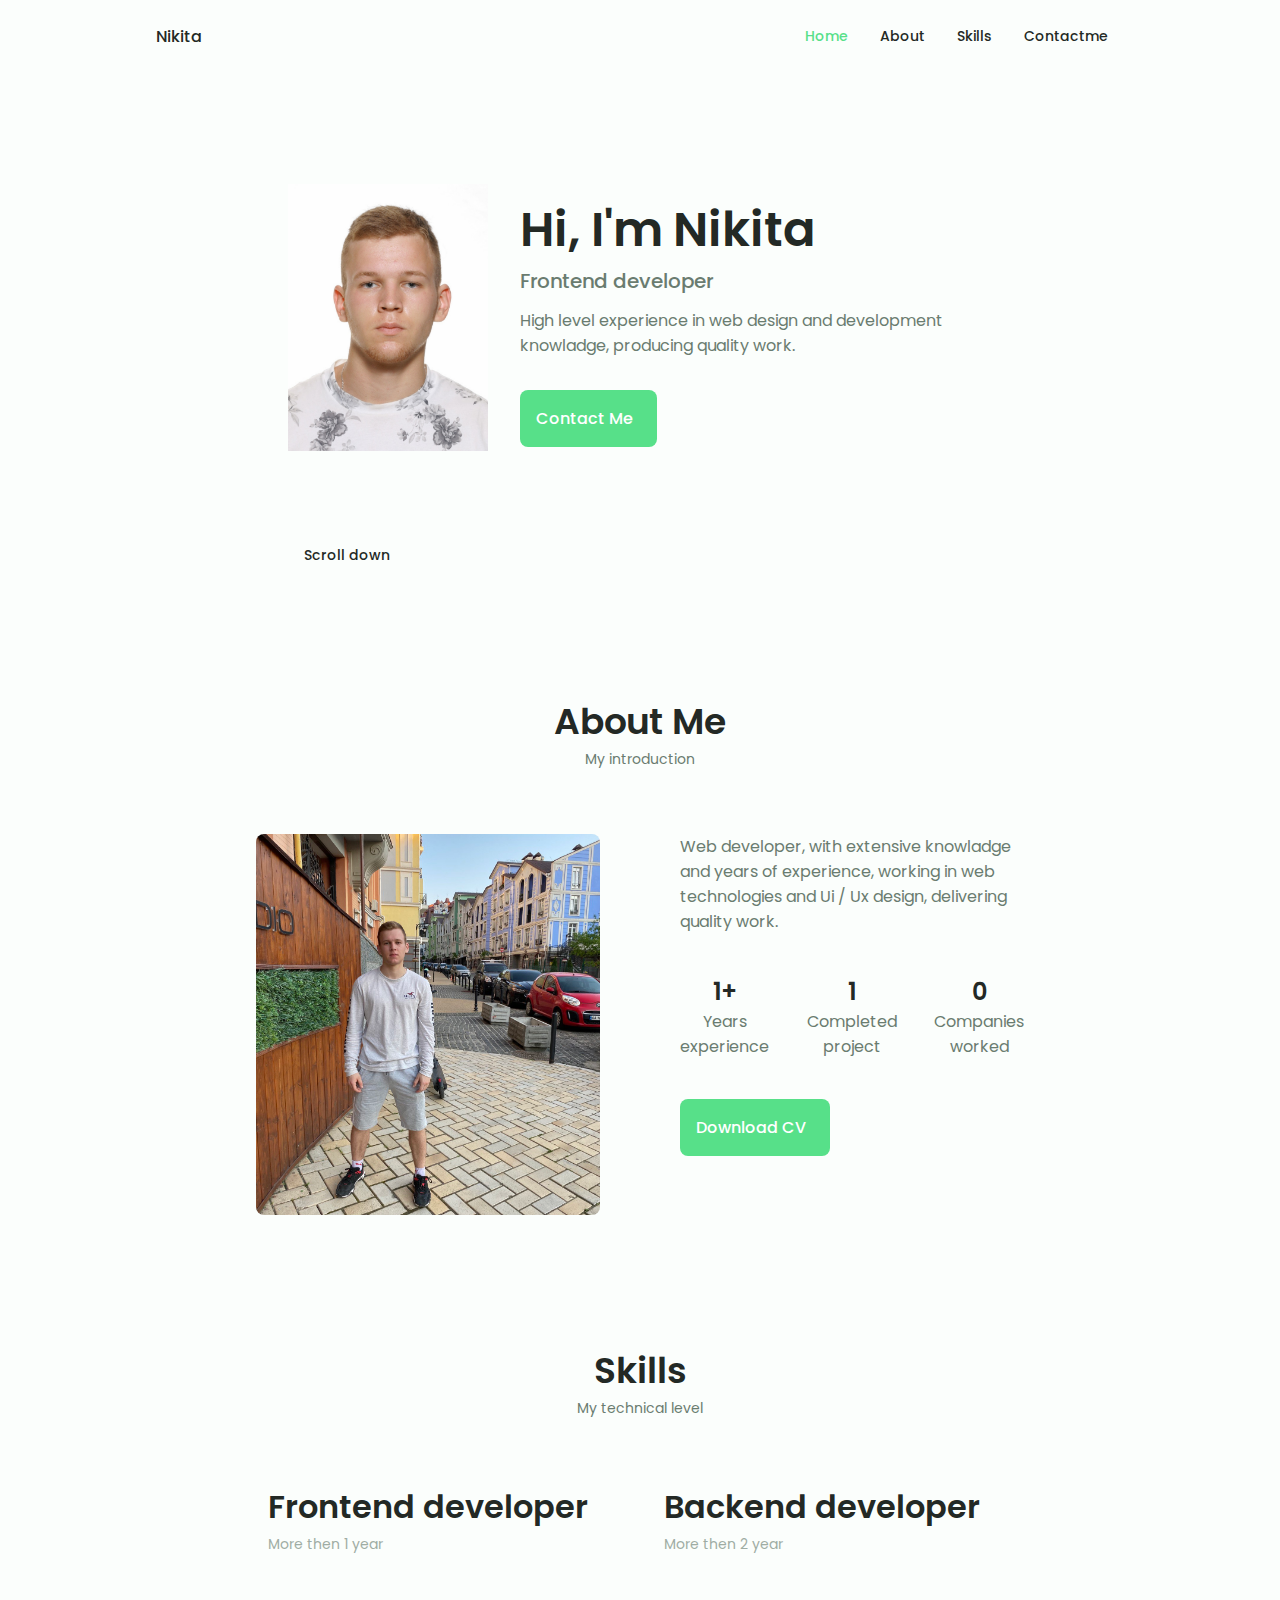
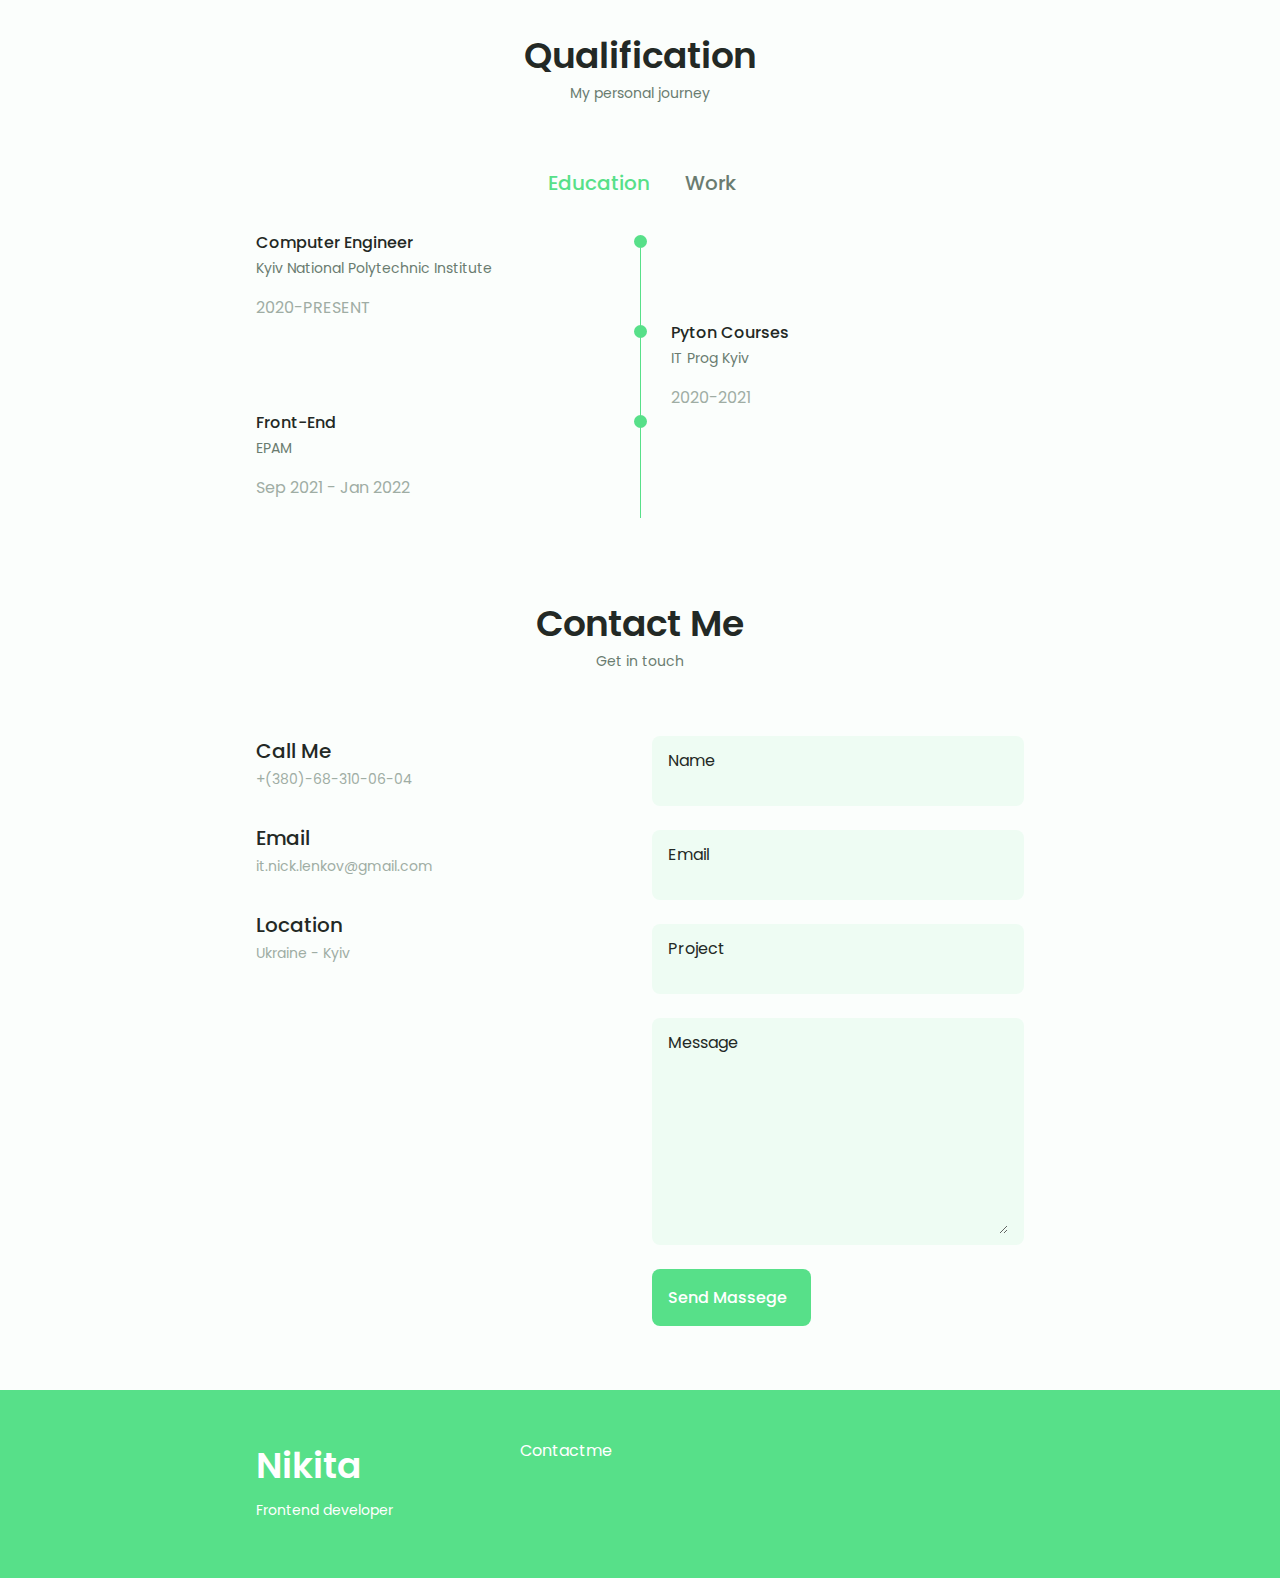
==== index.html @ 7fd41355 "Rename portfolio.html to index.html" ====
<!DOCTYPE html>
<html lang="en">
<head>
    <meta charset="UTF-8">
    <meta http-equiv="X-UA-Compatible" content="IE=edge">
    <meta name="viewport" content="width=device-width, initial-scale=1.0">
    <title>Portfolio</title>

    <link rel="shortcut icon" href="/assets/img/logo.jpg" type="image/x-icon">
    <!-- STYLES -->
    <link rel="stylesheet" href="/assets/css/styles.css">

    <!-- ICONS -->
    <link rel="stylesheet" href="https://unicons.iconscout.com/release/v3.0.6/css/line.css">
</head>
<body>
    <header class="header" id="header">
        <nav class="container nav">
            <a href="#" class="nav__logo">Nikita</a>

            <div class="nav__menu" id="nav-menu">
                <ul class="nav__list grid">
                    <li class="nav__item">
                        <a href="#home" class="nav__link active-link">
                            <i class="uil uil-estate nav__icon"></i> Home
                        </a>
                    </li>
                    <li class="nav__item">
                        <a href="#about" class="nav__link">
                            <i class="uil uil-user nav__icon"></i> About
                        </a>
                    </li>
                    <li class="nav__item">
                        <a href="#skills" class="nav__link">
                            <i class="uil uil-file-alt nav__icon"></i> Skills
                        </a>
                    </li>
                    <!-- <li class="nav__item">
                        <a href="#services" class="nav__link">
                            <i class="uil uil-briefcase-alt nav__icon"></i> Services
                        </a>
                    </li> -->
                    <!-- <li class="nav__item">
                        <a href="#portfolio" class="nav__link">
                            <i class="uil uil-scenery nav__icon"></i> Portfolio
                        </a>
                    </li> -->
                    <li class="nav__item">
                        <a href="#contact" class="nav__link">
                            <i class="uil uil-message nav__icon"></i> Contactme
                        </a>
                    </li>
                </ul>
                <i class="uil uil-times nav__close" id="nav-close"></i>
            </div>

            <div class="nav__btns">
                <!-- THEME CHANGE BUTTON -->
                <i class="uil uil-moon change-theme" id="theme-button"></i>
                <div class="nav__toggle" id="nav-toggle">
                    <i class="uil uil-apps"></i>
                </div>
            </div>
        </nav>
    </header>

    <!-- MAIN -->
    <main class="main">
        <section class="home section" id="home">
            <div class="home__container container grid">
                <div class="home__content grid">
                    <div class="home__social">
                        <a href="https://www.linkedin.com/in/nikita-lenkov-ab0640208" target="_blank" class="home__social-icon">
                            <i class="uil uil-linkedin-alt"></i>
                        </a>
                        <a href="https://www.instagram.com/nikkkkitich/" target="_blank" class="home__social-icon">
                            <i class="uil uil-instagram"></i>
                        </a>
                        <a href="https://github.com/LENKOVDEV" target="_blank" class="home__social-icon">
                            <i class="uil uil-github-alt"></i>
                        </a>
                    </div>
                    <div class="home__img">
                        <img src="/assets/img/pIMG_0008.jpg" alt="logo" class="home__blob-img">
                    </div>

                    <div class="home__data">
                        <h1 class="home__title">Hi, I'm Nikita</h1>
                        <h3 class="home__subtitle">Frontend developer</h3>
                        <p class="home__description">High level experience in web design and development 
                            knowladge, producing quality work.
                        </p>
                        <a href="#contact" class="button button--flex">
                            Contact Me <i class="uil uil-message button__icon"></i>
                        </a>
                    </div>
                </div>

                <div class="home__scroll">
                    <a href="#about" class="home__scroll-button button--flex">
                        <i class="uil uil-mouse-alt home__scroll-mouse"></i>
                        <span class="home__scroll-name">Scroll down</span>
                        <i class="uil uil-arrow-down home__scroll-arrow"></i>
                    </a>
                </div>
            </div>
        </section>

        <!-- ABOUT -->
        <section class="about section" id="about">
            <h2 class="section__title">About Me</h2>
            <span class="section__subtitle">My introduction</span>

            <div class="about__container container grid">
                <img src="/assets/img/about-2.jpg" alt="About" class="about__img">

                <div class="about__data">
                    <p class="about__description">Web developer, with extensive knowladge and years of
                        experience, working in web technologies and Ui / Ux design, delivering quality work.
                    </p>
                    <div class="about__info">
                        <div>
                            <span class="about__info-title">1+</span>
                            <span class="about__info-name">Years <br> experience</span>
                        </div>

                        <div>
                            <span class="about__info-title">1</span>
                            <span class="about__info-name">Completed <br> project</span>
                        </div>

                        <div>
                            <span class="about__info-title">0</span>
                            <span class="about__info-name">Companies <br> worked</span>
                        </div>
                    </div>

                    <div class="about__buttons">
                        <a href="/assets/pdf/Trainee_Python_Developer.pdf" class="button button--flex" download>
                            Download CV<i class="uil uil-download-alt button__icon"></i>
                        </a>
                    </div>
                </div>
            </div>
        </section>
        
        <!-- SKILLS -->
        <section class="skills section" id="skills">
            <h2 class="section__title">Skills</h2>
            <span class="section__subtitle">My technical level</span>

            <div class="skills__container container grid">

                    <!-- SKILLS 1 -->
                    <div>
                        <div class="skills_content">
                            <div class="skills__header" id="skills__header-1">
                                <i class="uil uil-brackets-curly skills__icon"></i>
    
                                <div>
                                    <h1 class="skills__title">Frontend developer</h1>
                                    <span class="skills__subtitle">More then 1 year</span>
                                </div>
    
                                <i class="uil uil-angle-down skills__arrow" id="skills__arrow1"></i>
                            </div>
    
                            <div class="skills__list grid" id="skills__list-1">
                                <div class="skills__data">
                                    <div class="skills__titles">
                                        <h3 class="skills__name">HTML</h3>
                                        <span class="skills__number">80%</span>
                                    </div>
                                    <div class="skills__bar">
                                        <span class="skills__percentage skills__html"></span>
                                    </div>
                                </div>
                                <div class="skills__data">
                                    <div class="skills__titles">
                                        <h3 class="skills__name">CSS</h3>
                                        <span class="skills__number">70%</span>
                                    </div>
                                    <div class="skills__bar">
                                        <span class="skills__percentage skills__css"></span>
                                    </div>
                                </div>
                                <div class="skills__data">
                                    <div class="skills__titles">
                                        <h3 class="skills__name">JS</h3>
                                        <span class="skills__number">60%</span>
                                    </div>
                                    <div class="skills__bar">
                                        <span class="skills__percentage skills__js"></span>
                                    </div>
                                </div>
                                <div class="skills__data">
                                    <div class="skills__titles">
                                        <h3 class="skills__name">JQuery</h3>
                                        <span class="skills__number">40%</span>
                                    </div>
                                    <div class="skills__bar">
                                        <span class="skills__percentage skills__jquery"></span>
                                    </div>
                                </div>
                            </div>
                        </div>
                    </div>
                    
                    <!-- SKILLS 2 -->
                    <div>
                        <div class="skills_content">
                        <div class="skills__header" id="skills__header-2">
                            <i class="uil uil-server-network skills__icon"></i>

                            <div>
                                <h1 class="skills__title">Backend developer</h1>
                                <span class="skills__subtitle">More then 2 year</span>
                            </div>

                            <i class="uil uil-angle-down skills__arrow" id="skills__arrow2"></i>
                        </div>

                        <div class="skills__list grid" id="skills__list-2">
                            <div class="skills__data">
                                <div class="skills__titles">
                                    <h3 class="skills__name">Python</h3>
                                    <span class="skills__number">90%</span>
                                </div>
                                <div class="skills__bar">
                                    <span class="skills__percentage skills__python"></span>
                                </div>
                            </div>
                            <div class="skills__data">
                                <div class="skills__titles">
                                    <h3 class="skills__name">Django</h3>
                                    <span class="skills__number">40%</span>
                                </div>
                                <div class="skills__bar">
                                    <span class="skills__percentage skills__django"></span>
                                </div>
                            </div>
                        </div>
                    </div>
            </div>
        </section>

        <!-- QUALIFICATION -->
        <section class="qualification secion">
            <h2 class="section__title">Qualification</h2>
            <span class="section__subtitle">My personal journey</span>

            <div class="qualification__container container">
                <div class="qualification__tabs">
                    <div class="qualification__button button--flex qualification__active" data-target='#education'>
                        <i class="uil uil-graduation-cap qualification__icon"></i>
                        Education
                    </div>

                    <div class="qualification__button button--flex" data-target='#work'>
                        <i class="uil uil-briefcase-alt qualification__icon"></i>
                        Work
                    </div>
                </div>

                <div class="qulification__sections">
                    <div class="qualification__content qualification__active" data-content id="education">
                        <!-- QUALIFICATION 1 -->
                        <div class="qualification__data">
                            <div>
                                <h3 class="qualification__title">Computer Engineer</h3>
                                <span class="qualification__subtitle">Kyiv National Polytechnic Institute</span>
                                <div class="qualification__calendar">
                                    <i class="uil uil-calendar-alt"></i>
                                    2020-PRESENT
                                </div>
                            </div>

                            <div>
                                <span class="qualification__rounder"></span>
                                <span class="qualification__line"></span>
                            </div>
                        </div>

                        <!-- QUALIFICATION 2 -->
                        <div class="qualification__data">
                            <div></div>
                            
                            
                            <div>
                                <span class="qualification__rounder"></span>
                                <span class="qualification__line"></span>
                            </div>

                            <div>
                                <h3 class="qualification__title">Pyton Courses</h3>
                                <span class="qualification__subtitle">IT Prog Kyiv</span>
                                <div class="qualification__calendar">
                                    <i class="uil uil-calendar-alt"></i>
                                    2020-2021
                                </div>
                            </div>

                        </div>

                        <!-- QUALIFICATION 3 -->
                        <div class="qualification__data">
                            <div>
                                <h3 class="qualification__title">Front-End</h3>
                                <span class="qualification__subtitle">EPAM</span>
                                <div class="qualification__calendar">
                                    <i class="uil uil-calendar-alt"></i>
                                    Sep 2021 - Jan 2022
                                </div>
                            </div>

                            <div>
                                <span class="qualification__rounder"></span>
                                <span class="qualification__line"></span>
                            </div>
                        </div>
                    </div>

                    <div class="qualification__content" data-content id="work">
                        <!-- QUALIFICATION 1 -->
                        <div class="qualification__data">
                            <div>
                                <h3 class="qualification__title">Searching Job</h3>
                                <div class="qualification__calendar">
                                    <i class="uil uil-calendar-alt"></i>
                                    2022-PRESENT
                                </div>
                            </div>

                            <div>
                                <span class="qualification__rounder"></span>
                                <span class="qualification__line"></span>
                            </div>
                        </div>
                    </div>
                </div>
            </div>
        </section>

        <section class="contact section" id="contact">
            <h2 class="section__title">Contact Me</h2>
            <span class="section__subtitle">Get in touch</span>

            <div class="contact__container container grid">
                <div>
                    <div class="contact__information">
                        <i class="uil uil-phone contact__icon"></i>

                        <div>
                            <h3 class="contact__title">Call Me</h3>
                            <span class="contact__subtitle">+(380)-68-310-06-04</span>
                        </div>
                    </div>

                    <div class="contact__information">
                        <i class="uil uil-envelope contact__icon"></i>

                        <div>
                            <h3 class="contact__title">Email</h3>
                            <span class="contact__subtitle">it.nick.lenkov@gmail.com</span>
                        </div>
                    </div>
                    
                    <div class="contact__information">
                        <i class="uil uil-map-marker contact__icon"></i>

                        <div>
                            <h3 class="contact__title">Location</h3>
                            <span class="contact__subtitle">Ukraine - Kyiv</span>
                        </div>
                    </div>

                </div>

                <form action="" class="contact__form grid">
                    <div class="content__inputs grid">
                        <div class="contact__content">
                            <label for="" class="contact__label">Name</label>
                            <input type="text" name="" id="" class="contact__input">
                        </div>
                        <div class="contact__content">
                            <label for="" class="contact__label">Email</label>
                            <input type="email" name="" id="" class="contact__input">
                        </div>
                    </div>
                    <div class="contact__content">
                        <label for="" class="contact__label">Project</label>
                        <input type="text" name="" id="" class="contact__input">
                    </div>
                    <div class="contact__content">
                        <label for="" class="contact__label">Message</label>
                        <textarea name="" id="" cols="0" rows="7" class="contact__input"></textarea>
                    </div>

                    <div>
                        <a href="#" class="button button--flex">
                            Send Massege
                            <i class="uil uil-message button__icon"></i>
                        </a>
                    </div>
                </form>
            </div>
        </section>

    </main>

    <!-- FOOTER -->
    <footer class="footer" id="footer">
        <div class="footer__bg">
            <div class="footer__container container grid">
                <div>
                    <h1 class="footer__title">Nikita</h1>
                    <span class="footer__subtitle">Frontend developer</span>
                </div>
                <ul class="footer__links">
                    <!-- <li>
                        <a href="#services" class="footer__link">Services</a>
                    </li>
                    <li>
                        <a href="#portfolio" class="footer__link">Portfolio</a>
                    </li> -->
                    <li>
                        <a href="#contact" class="footer__link">Contactme</a>
                    </li>
                </ul>
    
                <div class="footer__socials">
                    <a href="https://www.linkedin.com/in/nikita-lenkov-ab0640208" target="_blank" class="footer__social">
                        <i class="uil uil-linkedin-alt"></i>
                    </a>
                    <a href="https://www.instagram.com/nikkkkitich/" target="_blank" class="footer__social">
                        <i class="uil uil-instagram"></i>
                    </a>
                    <a href="https://github.com/LENKOVDEV" target="_blank" class="footer__social ">
                        <i class="uil uil-github-alt"></i>
                    </a>
                </div>
            </div>
            

        </div>
    </footer>

    <!-- SCROLL TOP -->
    <a href="#" class="scrollup" id="scroll-up">
        <i class="uil uil-arrow-up scrollup__icon"></i>
    </a>
    <script src="/assets/js/index.js"></script>
    <script src="/assets/js/jquery-3.6.0.min.js"></script>
    <script src="/assets/js/jquery.js"></script>
</body>
</html>
---- assets/css/styles.css ----
/* GOOGLE FONTS */

@import url('https://fonts.googleapis.com/css2?family=Hubballi&family=Poppins:wght@400;500&display=swap');

:root {
    --header-height: 3em;

    --main-color: 142;
    
    /* COLORS */

    --first-color: hsl(var(--main-color), 69%, 61%);
    --first-color-second: hsl(var(--main-color), 69%, 61%);
    --first-color-alt: hsl(var(--main-color), 57%, 53%);
    --first-color-lighter: hsl(var(--main-color), 92%, 85%);
    --title-color: hsl(var(--main-color), 8%, 15%);
    --text-color: hsl(var(--main-color), 8%, 45%);
    --text-color-light: hsl(var(--main-color), 8%, 65%);
    --input-color: hsl(var(--main-color), 70%, 96%);
    --body-color: hsl(var(--main-color), 60%, 99%);
    --container-color: #FFF;
    --scroll-bar-color: hsl(var(--main-color), 12%, 90%);
    --scroll-thumb-color: hsl(var(--main-color), 12%, 80%);

    /* FONT */

    --body-font: 'Poppins', sans-serif;

    --big-font-size: 2rem;
    --h1-font-size: 1.5rem;
    --h2-font-size: 1.25rem;
    --h3-font-size: 1.125rem;
    --normal-font-size: .938rem;
    --small-font-size: .813rem;
    --smaller-font-size: .75rem;

    /* WEIGHT */

    --font-bold: 500;
    --font-semi-bold: 600;

    /* MARGINE BOTTOM */

    --mb-0-25: .25rem;
    --mb-0-5: .5rem;
    --mb-0-75: .75rem;
    --mb-1: 1rem;
    --mb-1-5: 1.5rem;
    --mb-2: 2rem;
    --mb-2-5: 2.5rem;
    --mb-3: 3rem;

    /* Z-INDEX */

    --z-s: 10;
    --z-m: 100;
    --z-l: 1000;
}

@media screen and (min-width: 968px) {
    :root{
        --big-font-size: 3rem;
        --h1-font-size: 2.25rem;
        --h2-font-size: 1.5rem;
        --h3-font-size: 1.25rem;
        --normal-font-size: 1rem;
        --small-font-size: .875rem;
        --smaller-font-size: .813 rem;
    }
}
/* BODY DARK THEME */
body.dark-theme{
    --first-color-second: hsl(var(--main-color), 30%, 8%);
    --title-color: hsl(var(--main-color), 8%, 95%);
    --text-color: hsl(var(--main-color), 8%, 75%);
    --input-color: hsl(var(--main-color), 29%, 16%);
    --body-color: hsl(var(--main-color), 28%, 12%);
    --container-color: hsl(var(--main-color), 29%, 16%);
    --scroll-bar-color: hsl(var(--main-color), 12%, 48%);
    --scroll-thumb-color: hsl(var(--main-color), 12%, 36%);
}



/* DARK / LIGHT BUUTON */
.nav__btns{
    display: flex;
    align-items: center;
}

.change-theme{
    font-size: 1.25rem;
    color: var(--title-color);
    margin-right: var(--mb-1);
    cursor: pointer;
}

.change-theme:hover{
    color: var(--first-color);
}
/* BASE */

*{
    box-sizing: border-box;
    padding: 0;
    margin: 0;
}

html{
    scroll-behavior: smooth;
}

body{
    margin: 0 0 var(--header-height) 0;
    font-family: var(--body-font);
    font-size: var(--normal-font-size);
    background-color: var(--body-color);
    color: var(--text-color);
}

h1,h2,h3,h4{
    color: var(--title-color);
    font-weight: var(--font-semi-bold);
}

ul{
    list-style: none;
}

a{
    text-decoration: none;
}

img{
    max-width: 100%;
    height: auto;
}

.section{
    padding: 2rem 0 4rem;
}

.section__title{
    font-size: var(--h1-font-size);
}

.section__subtitle{
    display: block;
    font-size: var(--small-font-size);
    margin-bottom: var(--mb-3);
}

.section__title, 
.section__subtitle{
    text-align: center;
}

/* LAYOUT */
.container{
    max-width: 768px;
    margin-left: var(--mb-1-5);
    margin-right: var(--mb-1-5);
}

.grid{
    display: grid;
    gap: 1.5rem;
}

.header{
    width: 100%;
    position: fixed;
    bottom: 0;
    left: 0;
    z-index: var(--z-m);
    background-color: var(--body-color);
}

/* NAV */

.nav{
    max-width: 968px;
    height: var(--header-height);
    display: flex;
    justify-content: space-between;
    align-items: center;
}

.nav__logo,
.nav__toggle{
    color: var(--title-color);
    font-weight: var(--font-bold);
}

.nav__logo:hover{
    color: var(--first-color);
}

.nav__toggle{
    font-size: 1.1rem;
    cursor: pointer;
}

.nav__toggle:hover{
    color: var(--first-color);
}

@media screen and (max-width: 767px) {
    .nav__menu{
        position: fixed;
        bottom: -100%;
        left: 0;
        width: 100%;
        background-color: var(--body-color);
        padding: 2rem 1.5rem 4rem;
        box-shadow: 0 -1px 4px rgba(0, 0, 0, .15);
        border-radius: 1.5rem 1.5rem 0 0;
        transition: .3s;
    }
}

.nav__list{
    grid-template-columns: repeat(2, 1fr);
    gap: 2rem;
}

.nav__link{
    display: flex;
    flex-direction: column;
    align-items: center;
    font-size: var(--small-font-size);
    color: var(--title-color);
    font-weight: var(--font-bold);
}

.nav__link:hover{
    color: var(--first-color);
}

.nav__icon{
    font-size: 1.2rem;
}

.nav__close{
    position: absolute;
    right: 1.3rem;
    bottom: .5rem;
    font-size: 1.5rem;
    cursor: pointer;
    color: var(--first-color);
}

.nav__close:hover{
    color: var(--first-color-alt);
}

.show-menu{
    bottom: 0;
}

.active-link{
    color: var(--first-color);
}

.scroll-header{
    box-shadow: 0 -1px 4px rgba(0, 0, 0, .15);
}

/* HOME */
.home__container{
    gap: 1rem;
}

.home__content{
    grid-template-columns: .5fr 3fr;
    padding-top: 3.5rem;
    align-items: center;
}

.home__social{
    display: grid;
    grid-template-columns: max-content;
    row-gap: 1rem;
}

.home__social-icon{
    font-size: 1.25rem;
    color: var(--first-color);
}

.home__social-icon:hover{
    color: var(--first-color-alt);
}

.home__img{
    justify-self: center;
    width: 200px;
}

.home__blob-img{
    width: 170px;
    object-fit: contain;
}

.home__data{
    grid-column: 1/3;
}

.home__title{
    font-size: var(--big-font-size);
}

.home__subtitle{
    font-size: var(--h3-font-size);
    color: var(--text-color);
    font-weight: var(--font-bold);
    margin-bottom: var(--mb-0-75);
}

.home__description{
    margin-bottom: var(--mb-2);
}

.home__scroll{
    display: none;
}

.home__scroll-button{
    color: var(--first-color);
    transition: .3s;
}

.home__scroll-button:hover{
    transform: translateY(0.25rem);
}

.home__scroll-mouse{
    font-size: 2rem;
}

.home__scroll-name{
    font-size: var(--small-font-size);
    color: var(--title-color);
    font-weight: var(--font-bold);
    margin-right: var(--mb-0-25);
}

.home__scroll-arrow{
    font-size: 1.25rem;
}

/* BUTTONS */

.button{
    display: inline-block;
    background-color: var(--first-color);
    color: #FFF;
    padding: 1rem;
    border-radius: .5rem;
    font-weight: var(--font-bold);
}

.button:hover{
    background-color: var(--first-color-alt);
}

.button__icon{
    font-size: 1.25rem;
    margin-left: var(--mb-0-5);
    transition: .3s;
}

.button--flex{
    display: inline-flex;
    align-items: center;
}

/* ABOUT */
.about__img{
    width: 200px;
    border-radius: .5rem;
    justify-self: center;
    align-self: center;
}

.about__description{
    text-align: center;
    margin-bottom: var(--mb-2-5);
}

.about__info{
    display: flex;
    justify-content: space-evenly;
    margin-bottom: var(--mb-2-5);
}

.about__info-title{
    font-size: var(--h2-font-size);
    font-weight: var(--font-semi-bold);
    color: var(--title-color);
}

.about__info-name{
    font-size: var(--smaller-font-size);
}

.about__info-name, 
.about__info-title{
    display: block;
    text-align: center;
}

.about__buttons{
    display: flex;
    justify-content: center;
}

/* SKILLS */
.skills__container{
    row-gap: 0;
}

.skills__header{
    display: flex;
    align-items: center;
    margin-bottom: var(--mb-2-5);
    cursor: pointer;
}

.skills__icon,
.skills__arrow{
    font-size: 2rem;
    color: var(--first-color);
}

.skills__icon{
    margin-right: var(--mb-0-75);
}

.skills__subtitle{
    font-size: var(--small-font-size);
    color: var(--text-color-light)
}

.skills__arrow{
    margin-left: auto;
    transition: .4s;
}

.rotated{
    transform: rotate(180deg);
}

.skills__list{
    row-gap: 1.5rem;
    padding-left: 2.7rem;
}

.skills__titles{
    display: flex;
    justify-content: space-between;
    margin-bottom: var(--mb-0-5);
}

.skilsl__name{
    font-size: var(--normal-font-size);
    font-weight: var(--font-bold);
}

.skills__bar,
.skills__percentage{
    height: 5px;
    border-radius: .25rem;
}

.skills__bar{
    background-color: var(--first-color-lighter);
}

.skills__percentage{
    display: block;
    background-color: var(--first-color);
}

.skills__html{
    width: 80%;
}

.skills__css{
    width: 70%;
}

.skills__js{
    width: 60%;
}

.skills__jquery{
    width: 40%;
}

.skills__python{
    width: 90%;
}

.skills__django{
    width: 40%;
}


/* QUALIFICATION */
.qualification__tabs{
    display: flex;
    justify-content: space-evenly;
    margin-bottom: var(--mb-2);
}

.qualification__button{
    font-size: var(--h3-font-size);
    font-weight: var(--font-bold);
    cursor: pointer;
}

.qualification__button:hover{
    color: var(--first-color);
}

.qualification__icon{
    font-size: 1.8rem;
    margin-right: var(--mb-0-25);
}

.qualification__data{
    display: grid;
    grid-template-columns:  1fr max-content 1fr;
    column-gap: 1.5rem;
}

.qualification__title{
    font-size: var(--normal-font-size);
    font-weight: var(--font-bold);
}

.qualification__subtitle{
    display: inline-block;
    font-size: var(--small-font-size);
    margin-bottom: var(--mb-1);
}

.qualification__calendar{
    font-size: var(--smaller-font-size);
    color: var(--text-color-light);
}

.qualification__rounder{
    display: inline-block;
    width: 13px;
    height: 13px;
    background-color: var(--first-color);
    border-radius: 50%;
}

.qualification__line{
    display: block;
    width: 1px;
    height: 100%;
    background-color: var(--first-color);
    transform: translate(6px, -7px);
}

.qualification [data-content]{
    display: none;
}

.qualification__active[data-content]{
    display: block;
}

.qualification__button.qualification__active{
    color: var(--first-color);
}


/* CONTACT-ME */
.contact__container{
    row-gap: 3rem;
}

.contact__information{
    display: flex;
    margin-bottom: var(--mb-2);
}

.contact__icon{
    font-size: 2rem;
    color: var(--first-color);
}

.contact__title{
    font-size: var(--h3-font-size);
    font-weight: var(--font-bold);
}

.contact__subtitle{
    font-size: var(--small-font-size);
    color: var(--text-color-light);
}

.contact__content{
    background-color: var(--input-color);
    border-radius: .5rem;
    padding: .75rem 1rem .25rem;
}

.contact__label{
    font-size: var(--smaller-font-size);
    color: var(--title-color);
}

.contact__input{
    width: 100%;
    background-color: var(--input-color);
    color: var(--text-color);
    font-family: var(--body-font);
    font-size: var(--normal-font-size);
    border: none;
    outline: none;
    padding: .25rem .5rem 0;
}

/* FOOTER */
.footer{
    padding-top: 2rem;
}

.footer__container{
    row-gap: 3.5rem;
}

.footer__bg{
    background-color: var(--first-color-second);
    padding: 2rem 0 3rem; 
}

.footer__title{
    font-size: var(--h1-font-size);
    margin-bottom: var(--mb-0-25);
}

.footer__subtitle{
    font-size: var(--small-font-size);
}

.footer__links{
    display: flex;
    flex-direction: column;
    row-gap: 1.5rem;
}

.footer__link:hover{
    color: var(--first-color-lighter)
}

.footer__social{
    font-size: 1.25rem;
    margin-right: var(--mb-1-5);
}

.footer__social:hover{
    color: var(--first-color-lighter);
}

.footer__copy{
    font-size: var(--small-font-size);
    text-align: center;
    color: var(--text-color-light);
    margin-top: var(--mb-3);
}

.footer__title,
.footer__subtitle,
.footer__link,
.footer__social{
    color: #FFF;
}

/* SCROLL UP ICON */
.scrollup{
    position: fixed;
    right: 1rem;
    bottom: -20%;
    background-color: var(--first-color);
    opacity: .8;
    padding: 0 .3em;
    border-radius: .4rem;
    z-index: var(--z-l);
    transition: .4s;
}

.scrollup:hover{
    background-color: var(--first-color-alt);
}

.scrollup__icon{
    font-size: 1.5rem;
    color: #FFF;
}

/* SHOW SCROLL */
.show-scroll{
    bottom: 5rem;
}

/* SCROLL BAR */
::-webkit-scrollbar{
    width: .60rem;
    background-color: var(--scroll-bar-color);
    border-radius: .5rem
}

::-webkit-scrollbar-thumb{
    background-color: var(--scroll-thumb-color);
    border-radius: .5rem;
}

::-webkit-scrollbar-thumb:hover{
    background-color: var(--text-color-light);
}

/* MEDIA QUERIES */

/* small devices */
@media screen and (max-width: 350px) {
    .container{
        margin-left: var(--mb-1);
        margin-right: var(--mb-1);
    }

    .nav__menu{
        padding: 2rem .25rem 4rem;
    }

    .nav__list{
        column-gap: 0;
    }

    .home__content{
        grid-template-columns: .25fr 3fr;
    }

    .home__blob{
        width: 180px;
    }

    .skills__title{
        font-size: var(--normal-font-size);
    }

    .qualification__data{
        gap: .5rem;
    }
}

/* medium devices */
@media screen and (min-width: 568px) {
    .home__contant{
        grid-template-columns: max-content 1fr 1fr;
    }
    .home__data{
        grid-column: 3/4;
    }

    .about__container,
    .skills__container,
    .contact__container,
    .footer__container{
        grid-template-columns: repeat(2, 1fr);
    }
}

@media screen and (min-width: 768px) {
    .container{
        margin-left: auto;
        margin-right: auto;
    }

    body{ 
        margin: 0;
    }

    .section{
        padding: 6rem 0 2rem;
    }
    .section__subtitle{
        margin-bottom: 4rem;
    }

    .header{
        top: 0;
        bottom: initial;
    }

    .header,
    .main,
    .footer__container{
        padding: 0 1rem;
    }

    .nav{
        height: calc(var(--header-height) + 1.5rem);
        column-gap: 1rem;
    }
    .nav__icon,
    .nav__close,
    .nav__toggle{
        display: none;
    }
    .nav__list{
        display: flex;
        column-gap: 2rem;
    }
    .nav__menu{
        margin-left: auto;
    }
    .change-theme{
        margin: 0;
    }
    .home__container{
        row-gap: 5rem;
    }
    .home__content{
        padding-top: 5.5rem;
        column-gap: 2rem;
    }
    .home__blob-img{
        width: 270px;
    }
    .home__scroll{
        display: block;
    }
    .home__scroll-button{
        margin-left: 3em;
    }

    .about__container{
        column-gap: 5rem;
    }
    .about__img{
        width: 350px;
    }
    .about__description{
        text-align: initial;
    }
    .about__info{
        justify-content: space-between;
    }
    .about__buttons{
        justify-content: initial;
    }

    .qualification__tabs{
        justify-content: center;
    }
    .qualification__button{
        margin: 0 var(--mb-1);
    }
    .qulification__sections{
        grid-template-columns: .5fr;
    }

    .footer__container{
        grid-template-columns: repeat(3, 1fr);
    }
    .footer__bg{
        padding: 3rem 0 3.5rem;
    }
    .footer__links{
        flex-direction: row;
        column-gap: 2rem;
    }
    .footer__socials{
        justify-self: flex-end;
    }
    .footer__copy{
        margin-top: 4.5rem;
    }
}

@media screen and (min-width: 1024px){
    .header,
    .main,
    .footer__container{
        padding: 0;
    }

    .home__blob-img{
        width: 320px;
    }
    .home__social{
        transform: translateX(-6rem);
    }

}
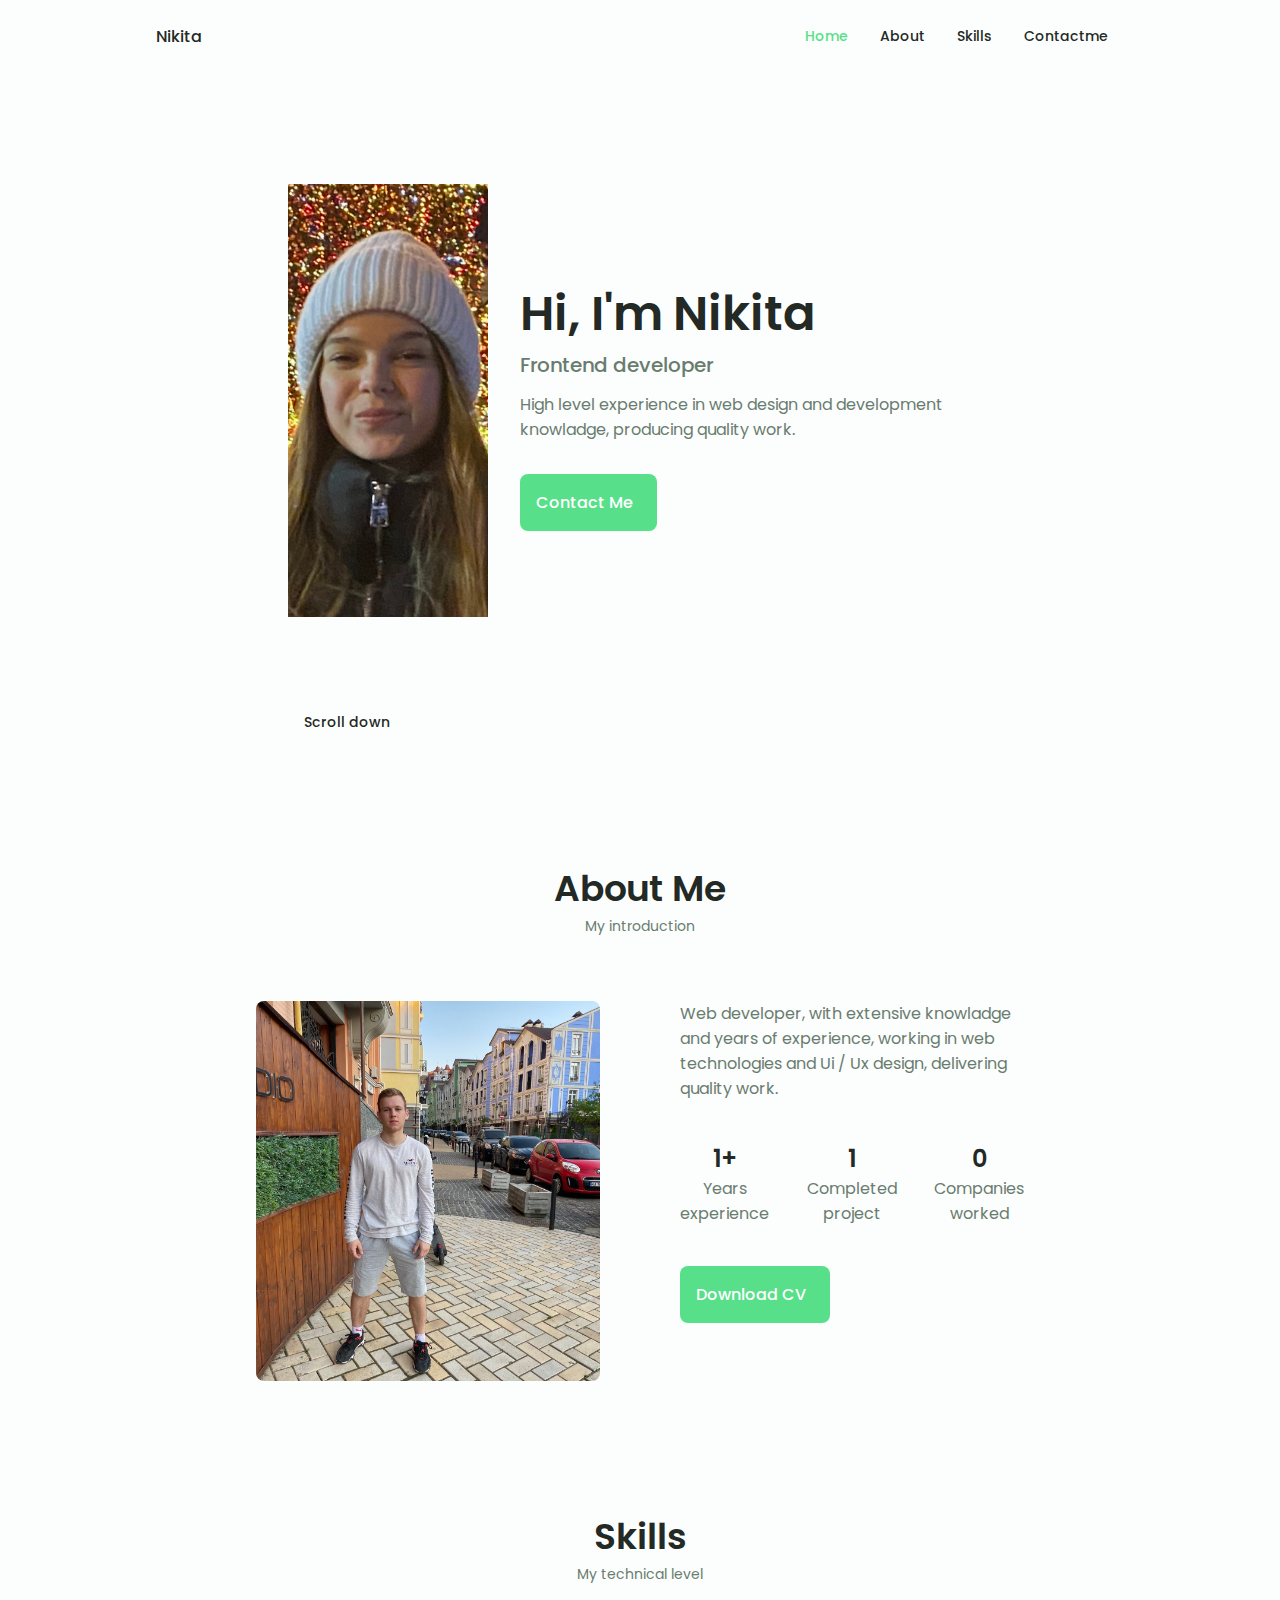
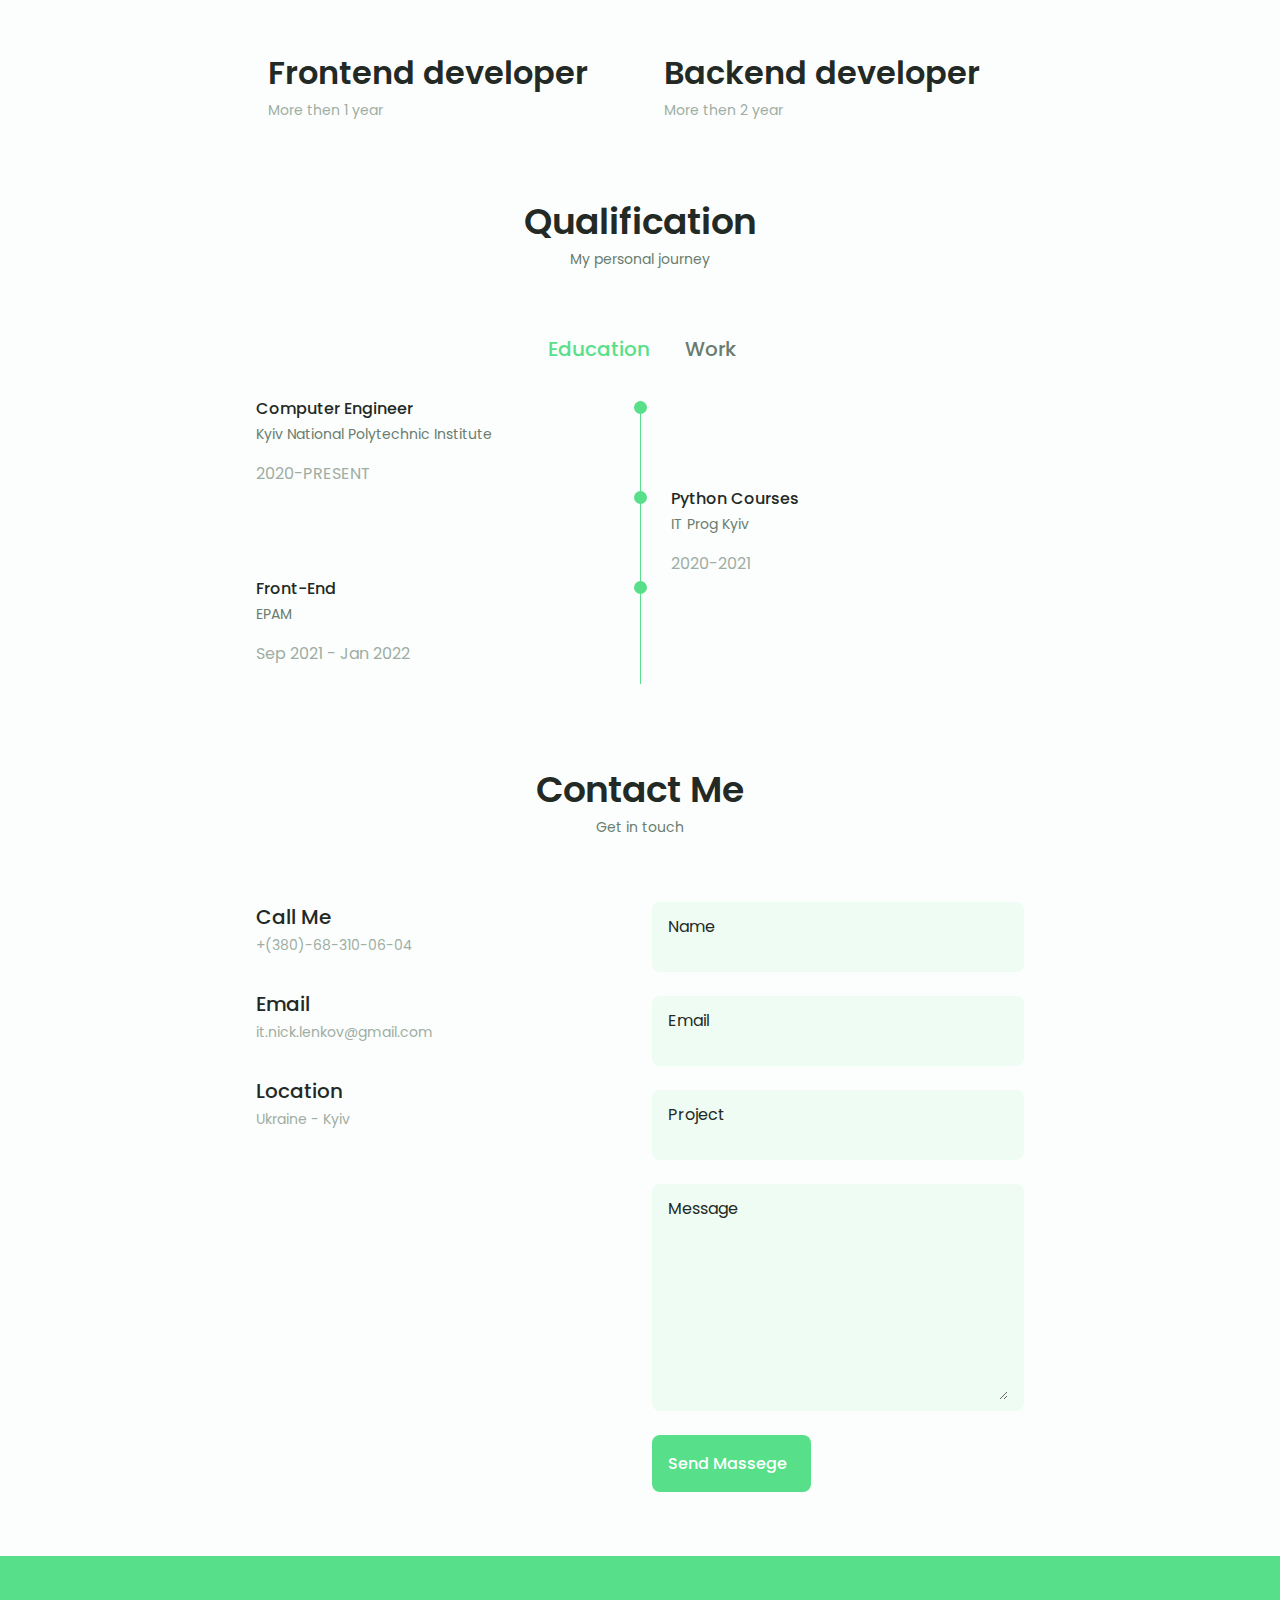
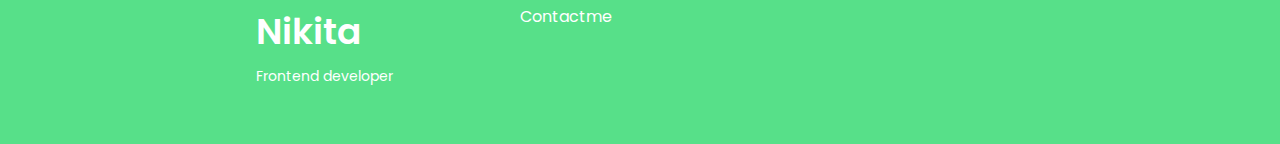
==== commit eaaab8e1: "c1" ====
--- a/index.html
+++ b/index.html
@@ -6,9 +6,9 @@
     <meta name="viewport" content="width=device-width, initial-scale=1.0">
     <title>Portfolio</title>
 
-    <link rel="shortcut icon" href="/assets/img/logo.jpg" type="image/x-icon">
+    <link rel="shortcut icon" href="assets/img/logo.jpg" type="image/x-icon">
     <!-- STYLES -->
-    <link rel="stylesheet" href="/assets/css/styles.css">
+    <link rel="stylesheet" href="assets/css/styles.css">
 
     <!-- ICONS -->
     <link rel="stylesheet" href="https://unicons.iconscout.com/release/v3.0.6/css/line.css">
@@ -81,7 +81,7 @@
                         </a>
                     </div>
                     <div class="home__img">
-                        <img src="/assets/img/pIMG_0008.jpg" alt="logo" class="home__blob-img">
+                        <img src="assets/img/kristina.jpg" alt="logo" class="home__blob-img">
                     </div>
 
                     <div class="home__data">
@@ -112,7 +112,7 @@
             <span class="section__subtitle">My introduction</span>
 
             <div class="about__container container grid">
-                <img src="/assets/img/about-2.jpg" alt="About" class="about__img">
+                <img src="assets/img/about-2.jpg" alt="About" class="about__img">
 
                 <div class="about__data">
                     <p class="about__description">Web developer, with extensive knowladge and years of
@@ -136,7 +136,7 @@
                     </div>
 
                     <div class="about__buttons">
-                        <a href="/assets/pdf/Trainee_Python_Developer.pdf" class="button button--flex" download>
+                        <a href="assets/pdf/Trainee_Python_Developer.pdf" class="button button--flex" download>
                             Download CV<i class="uil uil-download-alt button__icon"></i>
                         </a>
                     </div>
@@ -292,7 +292,7 @@
                             </div>
 
                             <div>
-                                <h3 class="qualification__title">Pyton Courses</h3>
+                                <h3 class="qualification__title">Python Courses</h3>
                                 <span class="qualification__subtitle">IT Prog Kyiv</span>
                                 <div class="qualification__calendar">
                                     <i class="uil uil-calendar-alt"></i>
@@ -449,8 +449,8 @@
     <a href="#" class="scrollup" id="scroll-up">
         <i class="uil uil-arrow-up scrollup__icon"></i>
     </a>
-    <script src="/assets/js/index.js"></script>
-    <script src="/assets/js/jquery-3.6.0.min.js"></script>
-    <script src="/assets/js/jquery.js"></script>
+    <script src="assets/js/index.js"></script>
+    <script src="assets/js/jquery-3.6.0.min.js"></script>
+    <script src="assets/js/jquery.js"></script>
 </body>
 </html>
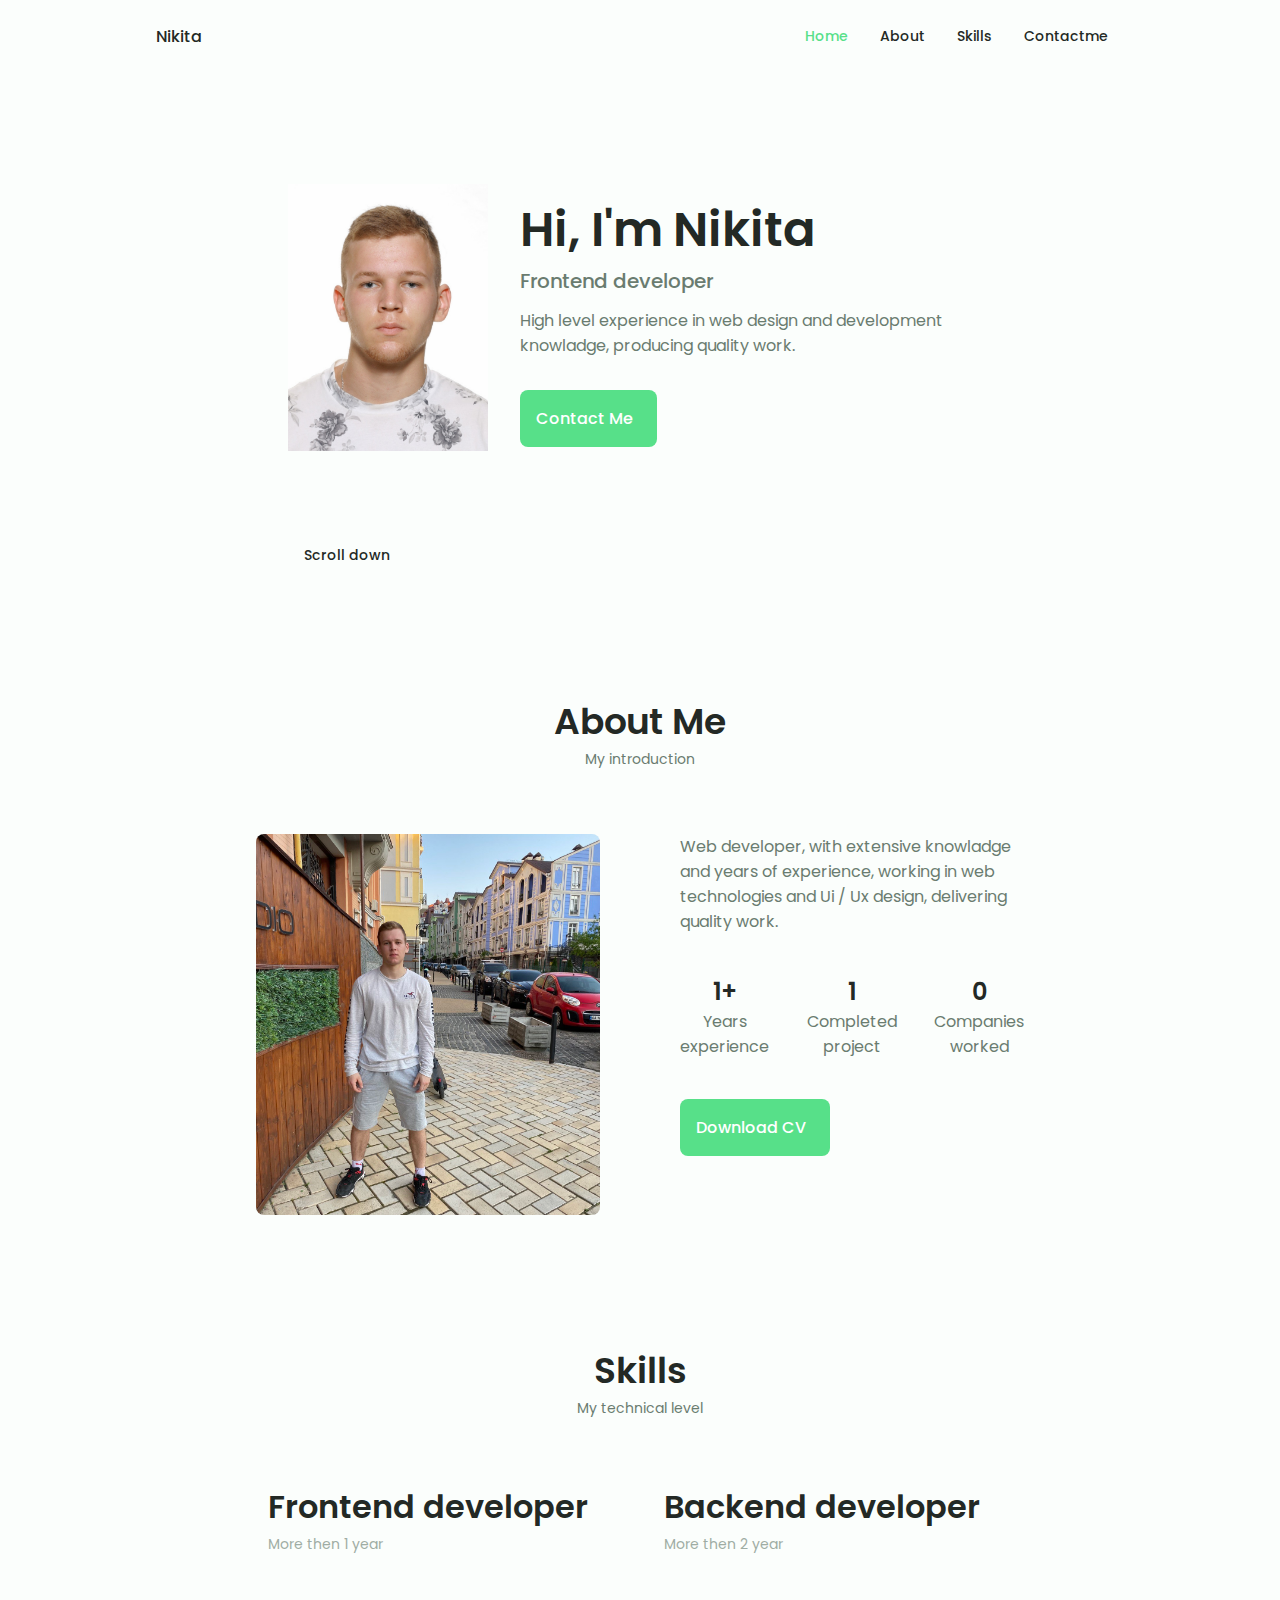
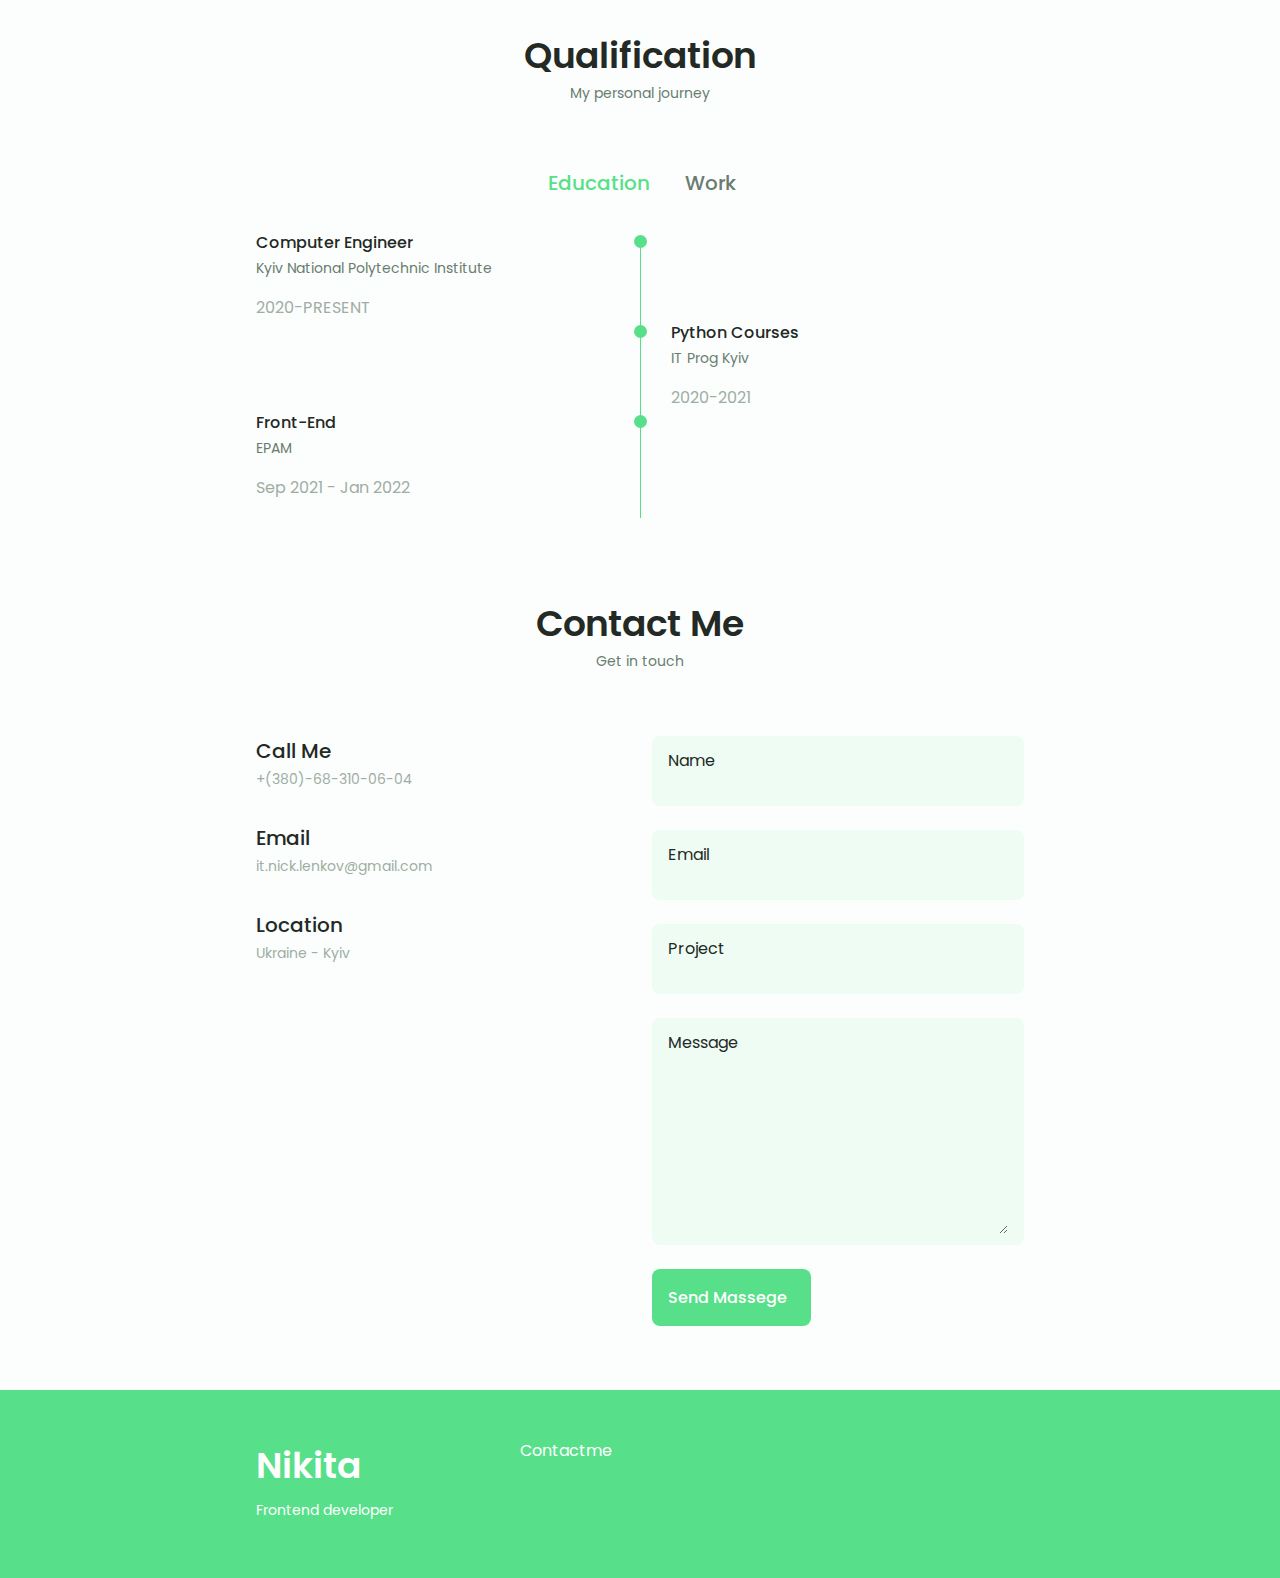
==== commit 53af4947: "Update index.html" ====
--- a/index.html
+++ b/index.html
@@ -81,7 +81,7 @@
                         </a>
                     </div>
                     <div class="home__img">
-                        <img src="assets/img/kristina.jpg" alt="logo" class="home__blob-img">
+                        <img src="assets/img/pIMG_0008.jpg" alt="logo" class="home__blob-img">
                     </div>
 
                     <div class="home__data">
